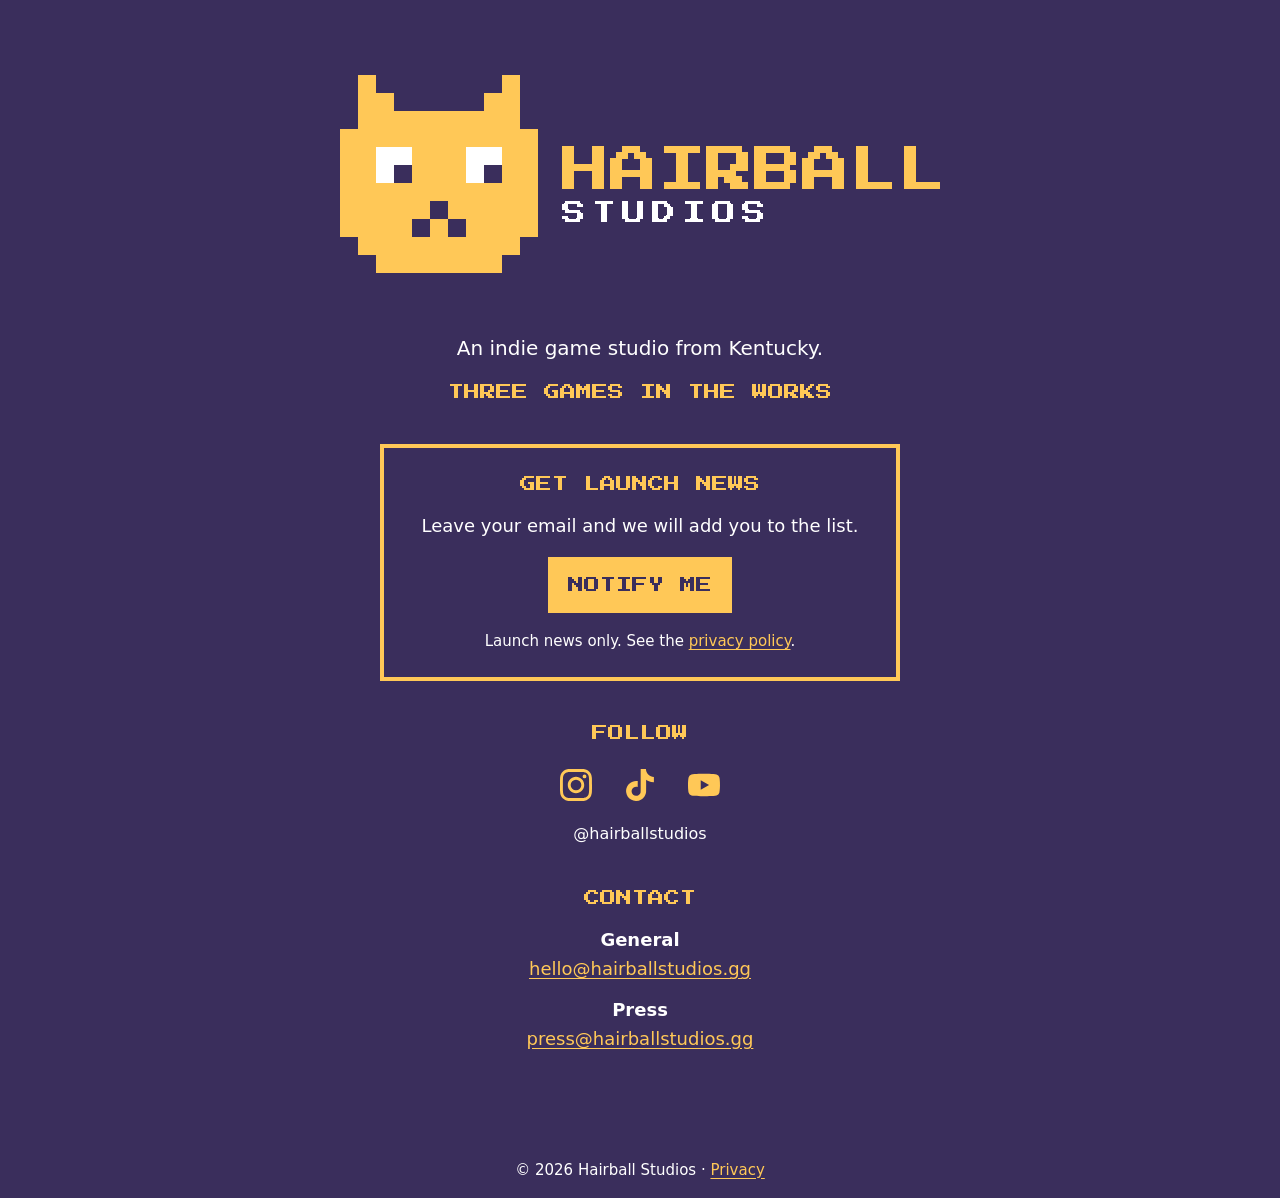
==== index.html @ bb03e597 "Open external links in a new tab Co-Authored-By: Claude Sonnet 5.5 <noreply@anthropic.com>" ====
<!doctype html>
<html lang="en">
<head>
  <meta charset="utf-8">
  <meta name="viewport" content="width=device-width, initial-scale=1">
  <title>Hairball Studios</title>
  <meta name="description" content="Hairball Studios is an indie game studio from Kentucky. Three games in the works.">
  <meta name="theme-color" content="#3A2E5C">
  <link rel="canonical" href="https://hairballstudios.gg/">

  <meta property="og:type" content="website">
  <meta property="og:site_name" content="Hairball Studios">
  <meta property="og:title" content="Hairball Studios">
  <meta property="og:description" content="An indie game studio from Kentucky. Three games in the works.">
  <meta property="og:url" content="https://hairballstudios.gg/">
  <meta property="og:image" content="https://hairballstudios.gg/og-image.png">
  <meta property="og:image:width" content="1200">
  <meta property="og:image:height" content="630">
  <meta property="og:image:alt" content="Hairball Studios logo: a pixel-art cat face giving a side-eye look">
  <meta name="twitter:card" content="summary_large_image">
  <meta name="twitter:image:alt" content="Hairball Studios logo: a pixel-art cat face giving a side-eye look">

  <link rel="icon" href="favicon.ico" sizes="48x48">
  <link rel="icon" type="image/png" sizes="32x32" href="img/favicon-32.png">
  <link rel="icon" type="image/png" sizes="16x16" href="img/favicon-16.png">
  <link rel="apple-touch-icon" href="apple-touch-icon.png">

  <link rel="preload" href="fonts/press-start-2p-latin.woff2" as="font" type="font/woff2" crossorigin>
  <link rel="stylesheet" href="css/style.css">
</head>
<body>
  <main>
    <h1>
      <picture>
        <source media="(min-width: 800px)" srcset="img/horizontal-transparent.svg">
        <img class="logo" src="img/stacked-transparent.svg" alt="Hairball Studios">
      </picture>
    </h1>

    <p class="tagline">An indie game studio from Kentucky.</p>
    <p class="pixel tease">Three games in the works</p>

    <section class="signup" aria-labelledby="signup-heading">
      <h2 id="signup-heading">Get launch news</h2>
      <!-- Signup is a Google Form (link-out, not embedded). Swap for a mailing-list service once the list outgrows manual sending. -->
      <p>Leave your email and we will add you to the list.</p>
      <p><a class="button" href="https://docs.google.com/forms/d/e/1FAIpQLScywKqD0pSSW6m3v3P4wqgR5wKFRZkaywtVCC_cyLeL-HecTg/viewform" target="_blank" rel="noopener">Notify me</a></p>
      <p class="small">Launch news only. See the <a href="privacy.html">privacy policy</a>.</p>
    </section>

    <!-- SOCIAL LINKS: only accounts confirmed live. Add others here as they launch. -->
    <section class="social" aria-labelledby="social-heading">
      <h2 id="social-heading">Follow</h2>
      <!-- Icons: Simple Icons (simpleicons.org), CC0. -->
      <ul>
        <li><a href="https://www.instagram.com/hairballstudios/" target="_blank" rel="me noopener" aria-label="Instagram">
          <svg viewBox="0 0 24 24" width="32" height="32" aria-hidden="true" focusable="false"><path fill="currentColor" d="M7.0301.084c-1.2768.0602-2.1487.264-2.911.5634-.7888.3075-1.4575.72-2.1228 1.3877-.6652.6677-1.075 1.3368-1.3802 2.127-.2954.7638-.4956 1.6365-.552 2.914-.0564 1.2775-.0689 1.6882-.0626 4.947.0062 3.2586.0206 3.6671.0825 4.9473.061 1.2765.264 2.1482.5635 2.9107.308.7889.72 1.4573 1.388 2.1228.6679.6655 1.3365 1.0743 2.1285 1.38.7632.295 1.6361.4961 2.9134.552 1.2773.056 1.6884.069 4.9462.0627 3.2578-.0062 3.668-.0207 4.9478-.0814 1.28-.0607 2.147-.2652 2.9098-.5633.7889-.3086 1.4578-.72 2.1228-1.3881.665-.6682 1.0745-1.3378 1.3795-2.1284.2957-.7632.4966-1.636.552-2.9124.056-1.2809.0692-1.6898.063-4.948-.0063-3.2583-.021-3.6668-.0817-4.9465-.0607-1.2797-.264-2.1487-.5633-2.9117-.3084-.7889-.72-1.4568-1.3876-2.1228C21.2982 1.33 20.628.9208 19.8378.6165 19.074.321 18.2017.1197 16.9244.0645 15.6471.0093 15.236-.005 11.977.0014 8.718.0076 8.31.0215 7.0301.0839m.1402 21.6932c-1.17-.0509-1.8053-.2453-2.2287-.408-.5606-.216-.96-.4771-1.3819-.895-.422-.4178-.6811-.8186-.9-1.378-.1644-.4234-.3624-1.058-.4171-2.228-.0595-1.2645-.072-1.6442-.079-4.848-.007-3.2037.0053-3.583.0607-4.848.05-1.169.2456-1.805.408-2.2282.216-.5613.4762-.96.895-1.3816.4188-.4217.8184-.6814 1.3783-.9003.423-.1651 1.0575-.3614 2.227-.4171 1.2655-.06 1.6447-.072 4.848-.079 3.2033-.007 3.5835.005 4.8495.0608 1.169.0508 1.8053.2445 2.228.408.5608.216.96.4754 1.3816.895.4217.4194.6816.8176.9005 1.3787.1653.4217.3617 1.056.4169 2.2263.0602 1.2655.0739 1.645.0796 4.848.0058 3.203-.0055 3.5834-.061 4.848-.051 1.17-.245 1.8055-.408 2.2294-.216.5604-.4763.96-.8954 1.3814-.419.4215-.8181.6811-1.3783.9-.4224.1649-1.0577.3617-2.2262.4174-1.2656.0595-1.6448.072-4.8493.079-3.2045.007-3.5825-.006-4.848-.0608M16.953 5.5864A1.44 1.44 0 1 0 18.39 4.144a1.44 1.44 0 0 0-1.437 1.4424M5.8385 12.012c.0067 3.4032 2.7706 6.1557 6.173 6.1493 3.4026-.0065 6.157-2.7701 6.1506-6.1733-.0065-3.4032-2.771-6.1565-6.174-6.1498-3.403.0067-6.156 2.771-6.1496 6.1738M8 12.0077a4 4 0 1 1 4.008 3.9921A3.9996 3.9996 0 0 1 8 12.0077"/></svg>
        </a></li>
        <li><a href="https://www.tiktok.com/@hairballstudios" target="_blank" rel="me noopener" aria-label="TikTok">
          <svg viewBox="0 0 24 24" width="32" height="32" aria-hidden="true" focusable="false"><path fill="currentColor" d="M12.525.02c1.31-.02 2.61-.01 3.91-.02.08 1.53.63 3.09 1.75 4.17 1.12 1.11 2.7 1.62 4.24 1.79v4.03c-1.44-.05-2.89-.35-4.2-.97-.57-.26-1.1-.59-1.62-.93-.01 2.92.01 5.84-.02 8.75-.08 1.4-.54 2.79-1.35 3.94-1.31 1.92-3.58 3.17-5.91 3.21-1.43.08-2.86-.31-4.08-1.03-2.02-1.19-3.44-3.37-3.65-5.71-.02-.5-.03-1-.01-1.49.18-1.9 1.12-3.72 2.58-4.96 1.66-1.44 3.98-2.13 6.15-1.72.02 1.48-.04 2.96-.04 4.44-.99-.32-2.15-.23-3.02.37-.63.41-1.11 1.04-1.36 1.75-.21.51-.15 1.07-.14 1.61.24 1.64 1.82 3.02 3.5 2.87 1.12-.01 2.19-.66 2.77-1.61.19-.33.4-.67.41-1.06.1-1.79.06-3.57.07-5.36.01-4.03-.01-8.05.02-12.07z"/></svg>
        </a></li>
        <li><a href="https://www.youtube.com/@hairballstudios" target="_blank" rel="me noopener" aria-label="YouTube">
          <svg viewBox="0 0 24 24" width="32" height="32" aria-hidden="true" focusable="false"><path fill="currentColor" d="M23.498 6.186a3.016 3.016 0 0 0-2.122-2.136C19.505 3.545 12 3.545 12 3.545s-7.505 0-9.377.505A3.017 3.017 0 0 0 .502 6.186C0 8.07 0 12 0 12s0 3.93.502 5.814a3.016 3.016 0 0 0 2.122 2.136c1.871.505 9.376.505 9.376.505s7.505 0 9.377-.505a3.015 3.015 0 0 0 2.122-2.136C24 15.93 24 12 24 12s0-3.93-.502-5.814zM9.545 15.568V8.432L15.818 12l-6.273 3.568z"/></svg>
        </a></li>
      </ul>
      <p class="handle">@hairballstudios</p>
    </section>

    <section class="contact" aria-labelledby="contact-heading">
      <h2 id="contact-heading">Contact</h2>
      <dl>
        <dt>General</dt>
        <dd><a href="mailto:hello@hairballstudios.gg">hello@hairballstudios.gg</a></dd>
        <dt>Press</dt>
        <dd><a href="mailto:press@hairballstudios.gg">press@hairballstudios.gg</a></dd>
      </dl>
    </section>
  </main>

  <footer>
    <p>&copy; 2026 Hairball Studios &middot; <a href="privacy.html">Privacy</a></p>
  </footer>
</body>
</html>
---- css/style.css ----
@font-face {
  font-family: "Press Start 2P";
  font-style: normal;
  font-weight: 400;
  font-display: swap;
  src: url("../fonts/press-start-2p-latin.woff2") format("woff2");
}

:root {
  --purple: #3A2E5C;
  --gold: #FFC857;
  --white: #FFFFFF;
  --pixel: "Press Start 2P", ui-monospace, Menlo, Consolas, monospace;
  --body: system-ui, -apple-system, "Segoe UI", Roboto, "Helvetica Neue", Arial, sans-serif;
}

* { box-sizing: border-box; }

html { -webkit-text-size-adjust: 100%; }

body {
  margin: 0;
  min-height: 100vh;
  min-height: 100svh;
  display: flex;
  flex-direction: column;
  align-items: center;
  background: var(--purple);
  color: var(--white);
  font-family: var(--body);
  font-size: 18px;
  line-height: 1.6;
}

main {
  flex: 1;
  width: 100%;
  max-width: 752px;
  padding: 24px 16px 48px;
  text-align: center;
}

a { color: var(--gold); text-underline-offset: 3px; }
a:hover { color: var(--white); }
a:focus-visible, input:focus-visible, button:focus-visible {
  outline: 3px solid var(--white);
  outline-offset: 3px;
}

/* Press Start 2P sits on an 8px grid: keep it at 8px multiples, short headings only. */
h2, .pixel {
  font-family: var(--pixel);
  font-weight: 400;
  font-size: 16px;
  line-height: 1.5;
  letter-spacing: 0;
  color: var(--gold);
  text-transform: uppercase;
}

h1 { margin: 0; line-height: 0; }
h2 { margin: 0 0 16px; }
p { margin: 0 0 16px; text-wrap: balance; }

/* Logo: SVG pixel art, shown only at 0.5x and 1x of its native size so the grid stays even. */
.logo { display: block; margin: 0 auto; width: 240px; height: 240px; }
@media (min-width: 520px) and (min-height: 700px) { .logo { width: 480px; height: 480px; } }
@media (min-width: 800px) { .logo { width: 720px; height: 300px; } }
@media (min-width: 800px) and (max-height: 499px) { .logo { width: 360px; height: 150px; } }

.tagline { font-size: 20px; margin: 8px 0 16px; }
.tease { margin: 0 0 40px; }

section { margin: 0 auto 40px; max-width: 520px; }

.signup {
  border: 4px solid var(--gold);
  padding: 24px 16px;
}
.signup .button {
  display: inline-block;
  padding: 12px 16px;
  border: 4px solid var(--gold);
  background: var(--gold);
  color: var(--purple);
  font-family: var(--pixel);
  font-size: 16px;
  line-height: 1.5;
  text-decoration: none;
  text-transform: uppercase;
}
.signup .button:hover { background: var(--white); border-color: var(--white); color: var(--purple); }
.signup .small { font-size: 15px; margin: 16px 0 0; overflow-wrap: anywhere; }

.contact dl { margin: 0; }
.contact dt { font-weight: 700; }
.contact dd { margin: 0 0 12px; overflow-wrap: anywhere; }

.social ul { list-style: none; margin: 0; padding: 0; display: flex; flex-wrap: wrap; justify-content: center; gap: 8px 16px; }
.social a { display: flex; align-items: center; justify-content: center; width: 48px; height: 48px; }
.social svg { display: block; }
.social .handle { margin: 12px 0 0; font-size: 16px; }

footer {
  width: 100%;
  padding: 16px;
  text-align: center;
  font-size: 15px;
}
footer p { margin: 0; }

/* Privacy page */
.doc { text-align: left; max-width: 640px; }
.doc .home { display: inline-block; margin-bottom: 24px; }
.doc h1 {
  font-family: var(--pixel);
  font-weight: 400;
  font-size: 24px;
  line-height: 1.5;
  color: var(--gold);
  text-transform: uppercase;
  margin: 0 0 16px;
}
.doc h2 { margin-top: 40px; }
.doc ul { padding-left: 24px; margin: 0 0 16px; }

/* 404 page */
.notfound { padding-top: 96px; }
.notfound h1 {
  font-family: var(--pixel);
  font-weight: 400;
  font-size: 24px;
  line-height: 1.5;
  color: var(--gold);
  text-transform: uppercase;
  margin: 0 0 16px;
}

/* Links page (QR landing from business cards) */
.links .logo { width: 240px; height: 240px; }
.links .tagline { margin: 8px 0 24px; }
.link-list { list-style: none; margin: 0 auto; padding: 0; max-width: 360px; display: flex; flex-direction: column; gap: 16px; }
.link-list a {
  display: flex;
  align-items: center;
  justify-content: flex-start;
  gap: 12px;
  min-height: 56px;
  padding: 12px 16px;
  border: 4px solid var(--gold);
  text-decoration: none;
  overflow-wrap: anywhere;
}
.link-list .button {
  justify-content: center;
  background: var(--gold);
  color: var(--purple);
  font-family: var(--pixel);
  font-size: 16px;
  line-height: 1.5;
  text-transform: uppercase;
}
.link-list .button:hover { background: var(--white); border-color: var(--white); color: var(--purple); }
.link-list .link:hover { border-color: var(--white); }
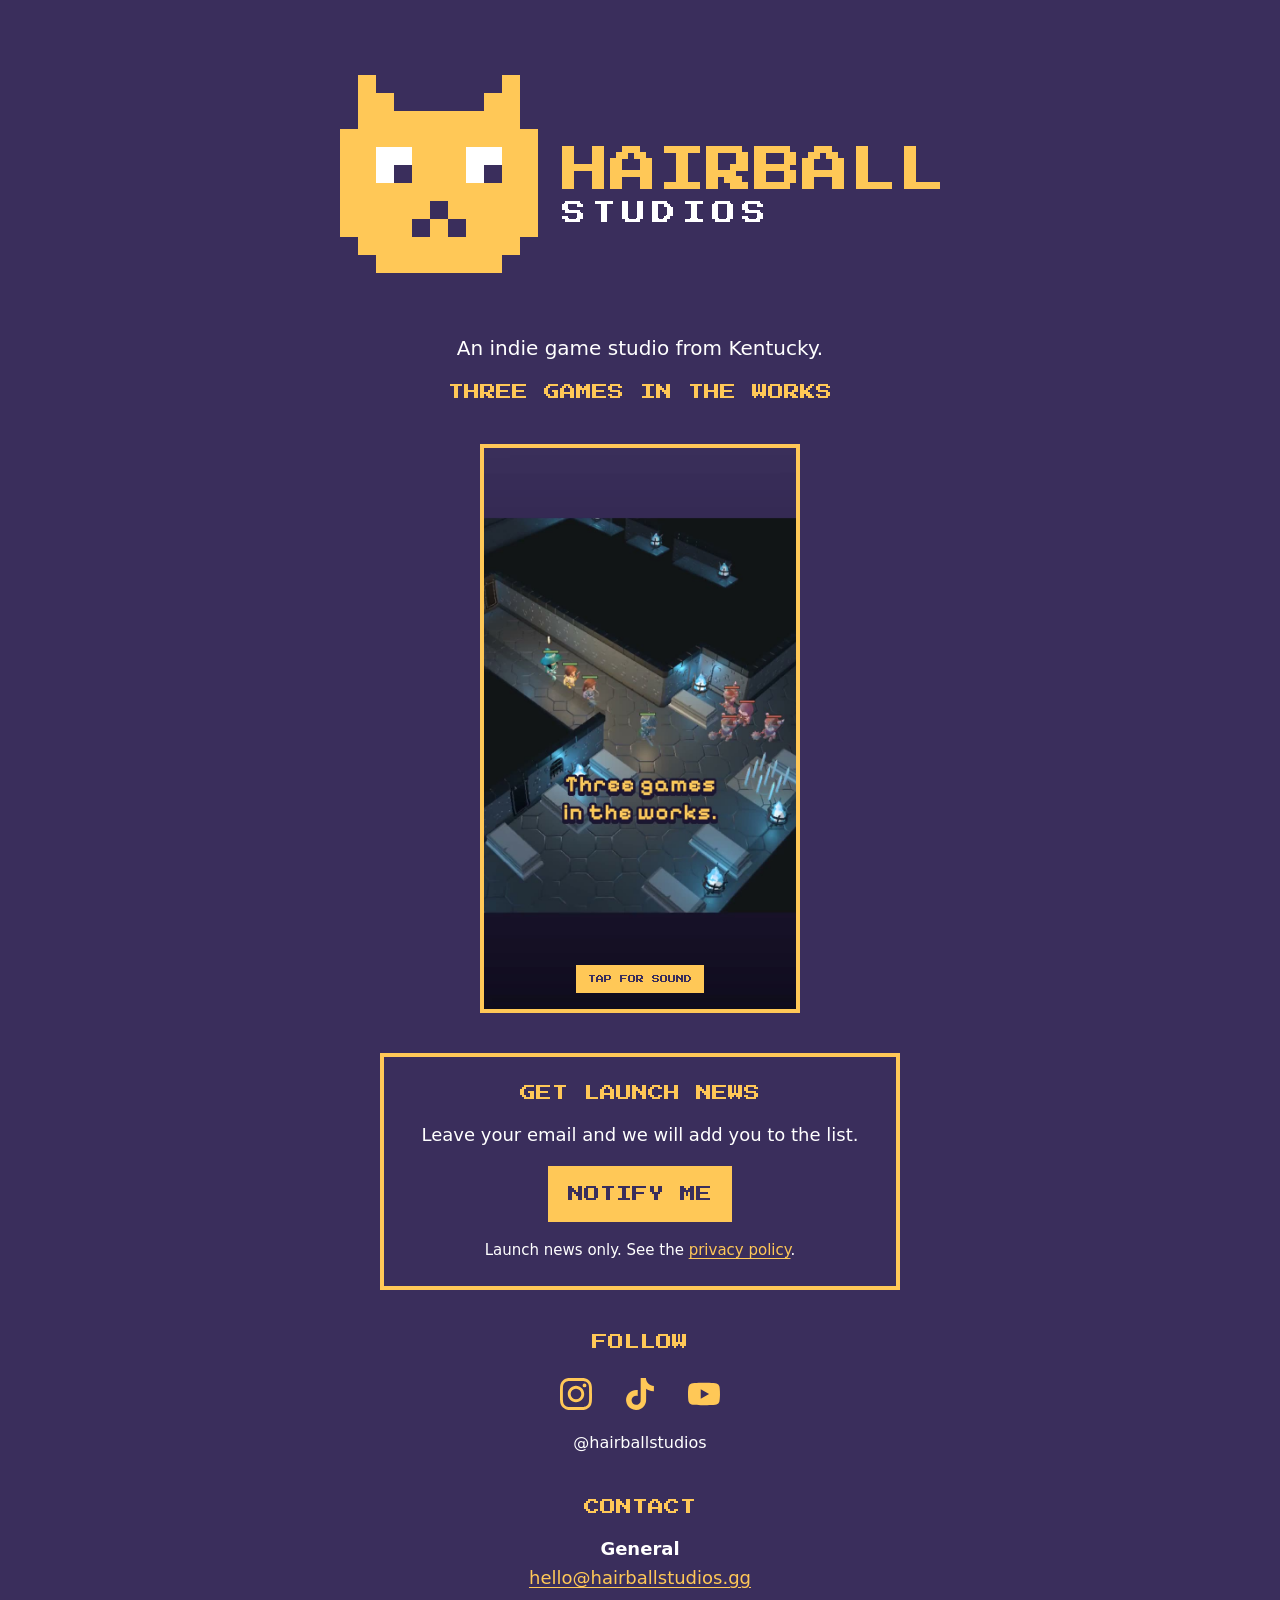
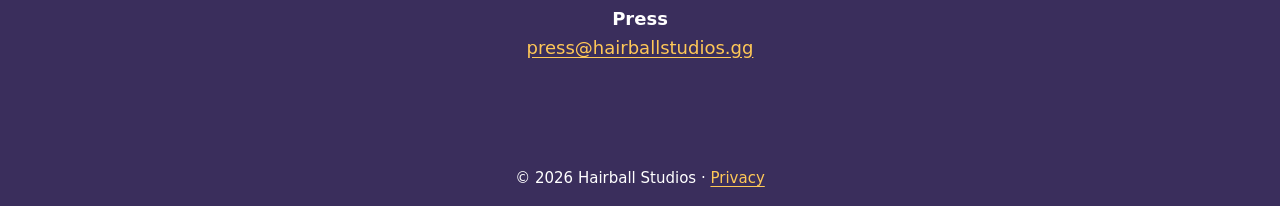
==== commit 2871bb53: "Add silent-loop reel to home page; tap for sound restarts with audio Co-Authored-By: Claude Sonnet 5" ====
--- a/index.html
+++ b/index.html
@@ -40,6 +40,14 @@
     <p class="tagline">An indie game studio from Kentucky.</p>
     <p class="pixel tease">Three games in the works</p>
 
+    <section class="reel" aria-label="Studio reel">
+      <div class="reel-frame">
+        <video id="reel" src="video/hairball-reel.mp4" poster="video/hairball-reel-poster.jpg" width="720" height="1280" autoplay muted loop playsinline controls preload="auto" aria-label="Hairball Studios reel: a first look at three games"></video>
+        <button class="reel-sound" type="button" aria-label="Play the reel from the start with sound" hidden><span>Tap for sound</span></button>
+      </div>
+      <noscript><p class="small"><a href="video/hairball-reel.mp4">Watch the reel</a></p></noscript>
+    </section>
+
     <section class="signup" aria-labelledby="signup-heading">
       <h2 id="signup-heading">Get launch news</h2>
       <!-- Signup is a Google Form (link-out, not embedded). Swap for a mailing-list service once the list outgrows manual sending. -->
@@ -80,5 +88,6 @@
   <footer>
     <p>&copy; 2026 Hairball Studios &middot; <a href="privacy.html">Privacy</a></p>
   </footer>
+  <script src="js/reel.js" defer></script>
 </body>
 </html>
--- a/css/style.css
+++ b/css/style.css
@@ -72,6 +72,38 @@
 .tease { margin: 0 0 40px; }
 
 section { margin: 0 auto 40px; max-width: 520px; }
+
+.reel-frame {
+  position: relative;
+  width: min(320px, 100%, calc(70svh * 9 / 16));
+  margin: 0 auto;
+  aspect-ratio: 9 / 16;
+  border: 4px solid var(--gold);
+  background: #000;
+}
+.reel-frame video { display: block; width: 100%; height: 100%; object-fit: cover; }
+.reel-sound {
+  position: absolute;
+  inset: 0;
+  display: flex;
+  align-items: flex-end;
+  justify-content: center;
+  padding: 0 8px 16px;
+  border: 0;
+  background: transparent;
+  cursor: pointer;
+}
+.reel-sound[hidden] { display: none; }
+.reel-sound span {
+  padding: 8px 12px;
+  background: var(--gold);
+  color: var(--purple);
+  font-family: var(--pixel);
+  font-size: 8px;
+  line-height: 1.5;
+  text-transform: uppercase;
+}
+.reel-sound:hover span { background: var(--white); }
 
 .signup {
   border: 4px solid var(--gold);
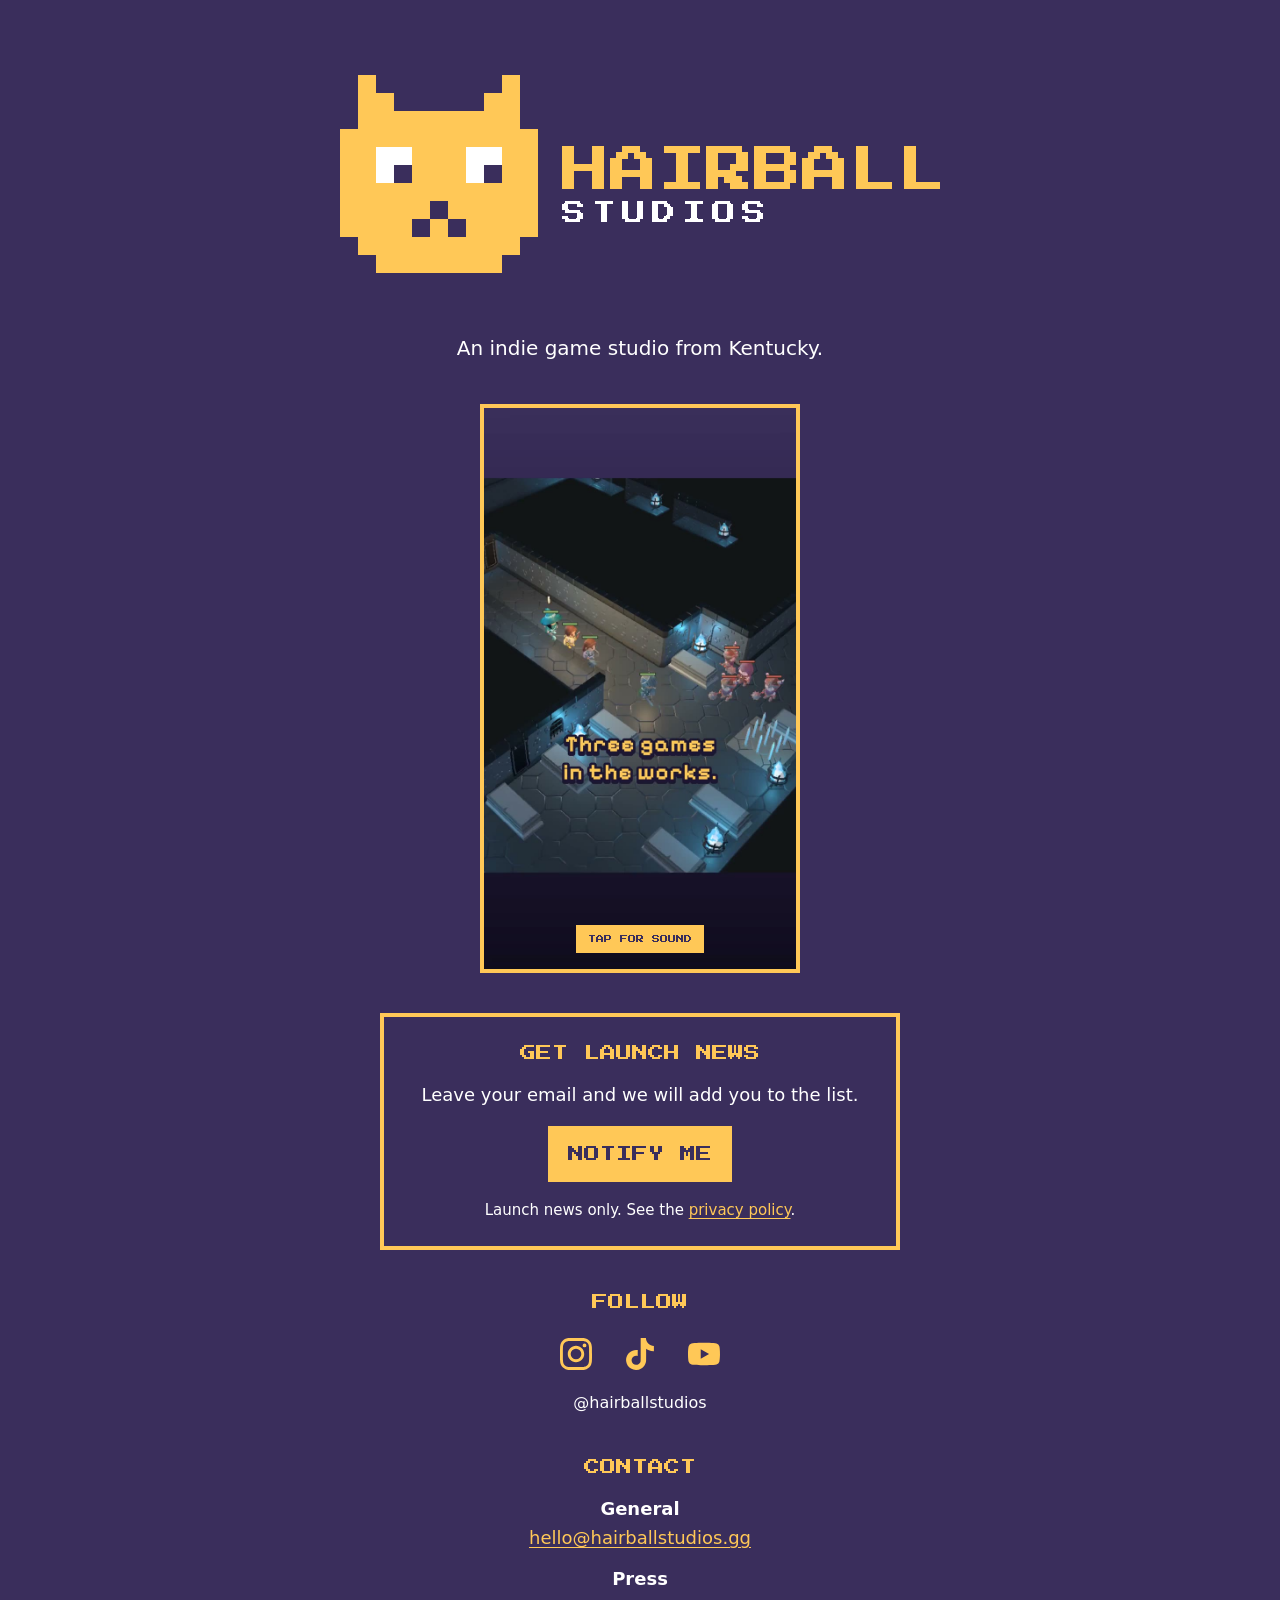
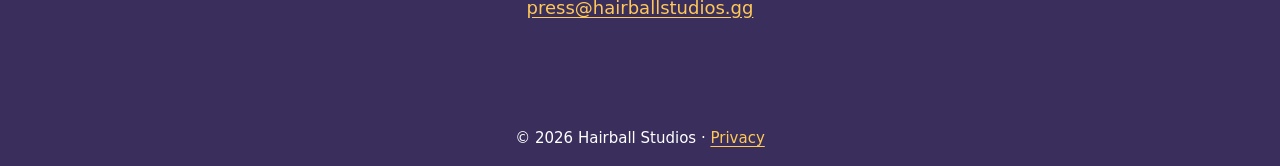
==== commit 96189f04: "Drop the repeated 'Three games in the works' line above the reel Co-Authored-By: Claude Sonnet 5.5 <" ====
--- a/index.html
+++ b/index.html
@@ -38,7 +38,6 @@
     </h1>
 
     <p class="tagline">An indie game studio from Kentucky.</p>
-    <p class="pixel tease">Three games in the works</p>
 
     <section class="reel" aria-label="Studio reel">
       <div class="reel-frame">
--- a/css/style.css
+++ b/css/style.css
@@ -68,8 +68,7 @@
 @media (min-width: 800px) { .logo { width: 720px; height: 300px; } }
 @media (min-width: 800px) and (max-height: 499px) { .logo { width: 360px; height: 150px; } }
 
-.tagline { font-size: 20px; margin: 8px 0 16px; }
-.tease { margin: 0 0 40px; }
+.tagline { font-size: 20px; margin: 8px 0 40px; }
 
 section { margin: 0 auto 40px; max-width: 520px; }
 
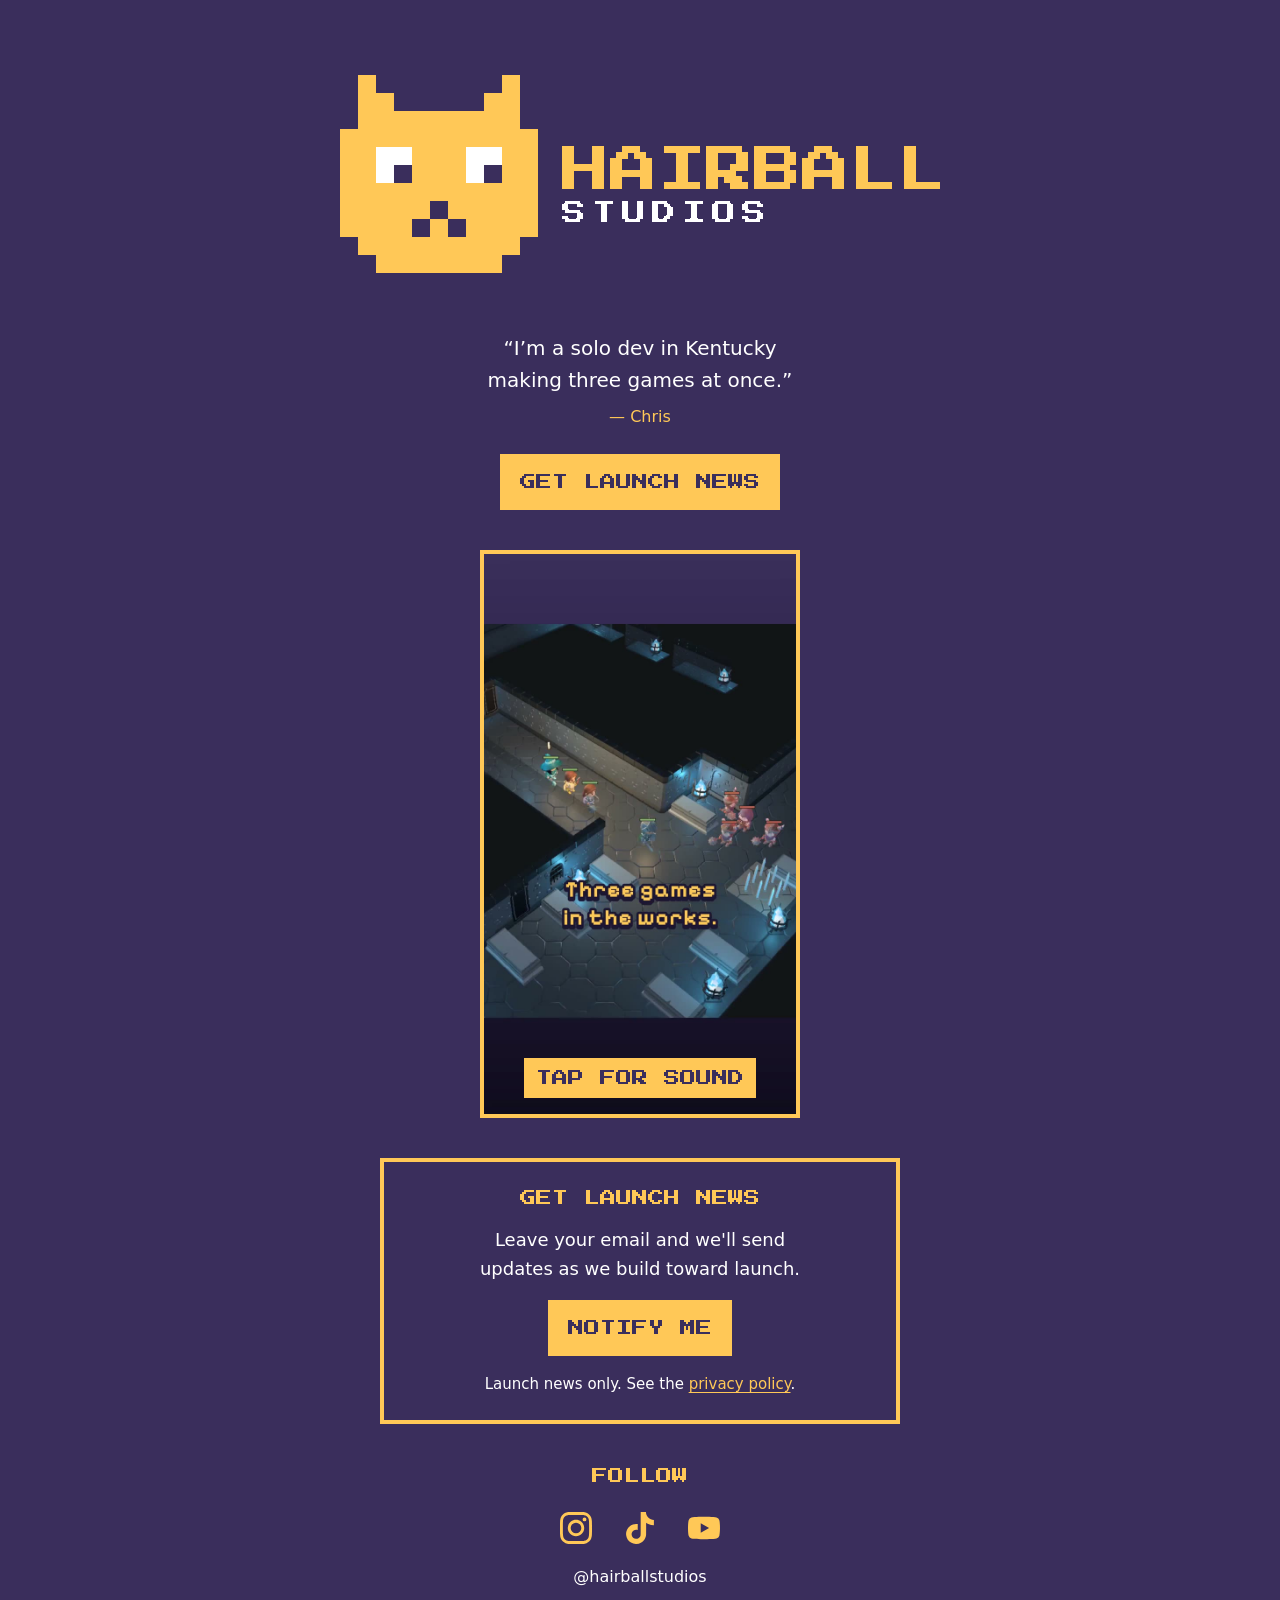
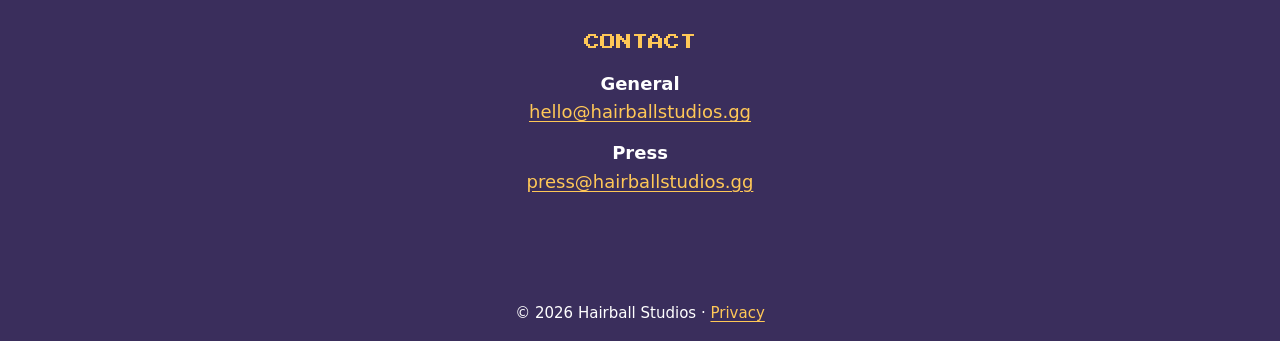
==== commit 4ee38b80: "Signed solo-dev quote as tagline, top signup button, softer signup copy, bigger sound label, tap to " ====
--- a/index.html
+++ b/index.html
@@ -37,7 +37,12 @@
       </picture>
     </h1>
 
-    <p class="tagline">An indie game studio from Kentucky.</p>
+    <figure class="tagline">
+      <blockquote><p>&ldquo;I&rsquo;m a solo dev in Kentucky making three games at once.&rdquo;</p></blockquote>
+      <figcaption>&mdash; Chris</figcaption>
+    </figure>
+
+    <p class="cta"><a class="button" href="https://docs.google.com/forms/d/e/1FAIpQLScywKqD0pSSW6m3v3P4wqgR5wKFRZkaywtVCC_cyLeL-HecTg/viewform" target="_blank" rel="noopener">Get launch news</a></p>
 
     <section class="reel" aria-label="Studio reel">
       <div class="reel-frame">
@@ -50,7 +55,7 @@
     <section class="signup" aria-labelledby="signup-heading">
       <h2 id="signup-heading">Get launch news</h2>
       <!-- Signup is a Google Form (link-out, not embedded). Swap for a mailing-list service once the list outgrows manual sending. -->
-      <p>Leave your email and we will add you to the list.</p>
+      <p>Leave your email and we'll send updates as we build toward launch.</p>
       <p><a class="button" href="https://docs.google.com/forms/d/e/1FAIpQLScywKqD0pSSW6m3v3P4wqgR5wKFRZkaywtVCC_cyLeL-HecTg/viewform" target="_blank" rel="noopener">Notify me</a></p>
       <p class="small">Launch news only. See the <a href="privacy.html">privacy policy</a>.</p>
     </section>
--- a/css/style.css
+++ b/css/style.css
@@ -68,7 +68,12 @@
 @media (min-width: 800px) { .logo { width: 720px; height: 300px; } }
 @media (min-width: 800px) and (max-height: 499px) { .logo { width: 360px; height: 150px; } }
 
-.tagline { font-size: 20px; margin: 8px 0 40px; }
+.tagline { font-size: 20px; margin: 8px 0 24px; }
+figure.tagline { margin: 8px auto 24px; max-width: 520px; }
+.tagline blockquote { margin: 0; }
+.tagline blockquote p { margin: 0 0 8px; }
+.tagline figcaption { font-size: 16px; color: var(--gold); }
+.cta { margin: 0 0 40px; }
 
 section { margin: 0 auto 40px; max-width: 520px; }
 
@@ -98,7 +103,7 @@
   background: var(--gold);
   color: var(--purple);
   font-family: var(--pixel);
-  font-size: 8px;
+  font-size: 16px;
   line-height: 1.5;
   text-transform: uppercase;
 }
@@ -108,7 +113,7 @@
   border: 4px solid var(--gold);
   padding: 24px 16px;
 }
-.signup .button {
+.signup .button, .cta .button {
   display: inline-block;
   padding: 12px 16px;
   border: 4px solid var(--gold);
@@ -120,7 +125,7 @@
   text-decoration: none;
   text-transform: uppercase;
 }
-.signup .button:hover { background: var(--white); border-color: var(--white); color: var(--purple); }
+.signup .button:hover, .cta .button:hover { background: var(--white); border-color: var(--white); color: var(--purple); }
 .signup .small { font-size: 15px; margin: 16px 0 0; overflow-wrap: anywhere; }
 
 .contact dl { margin: 0; }
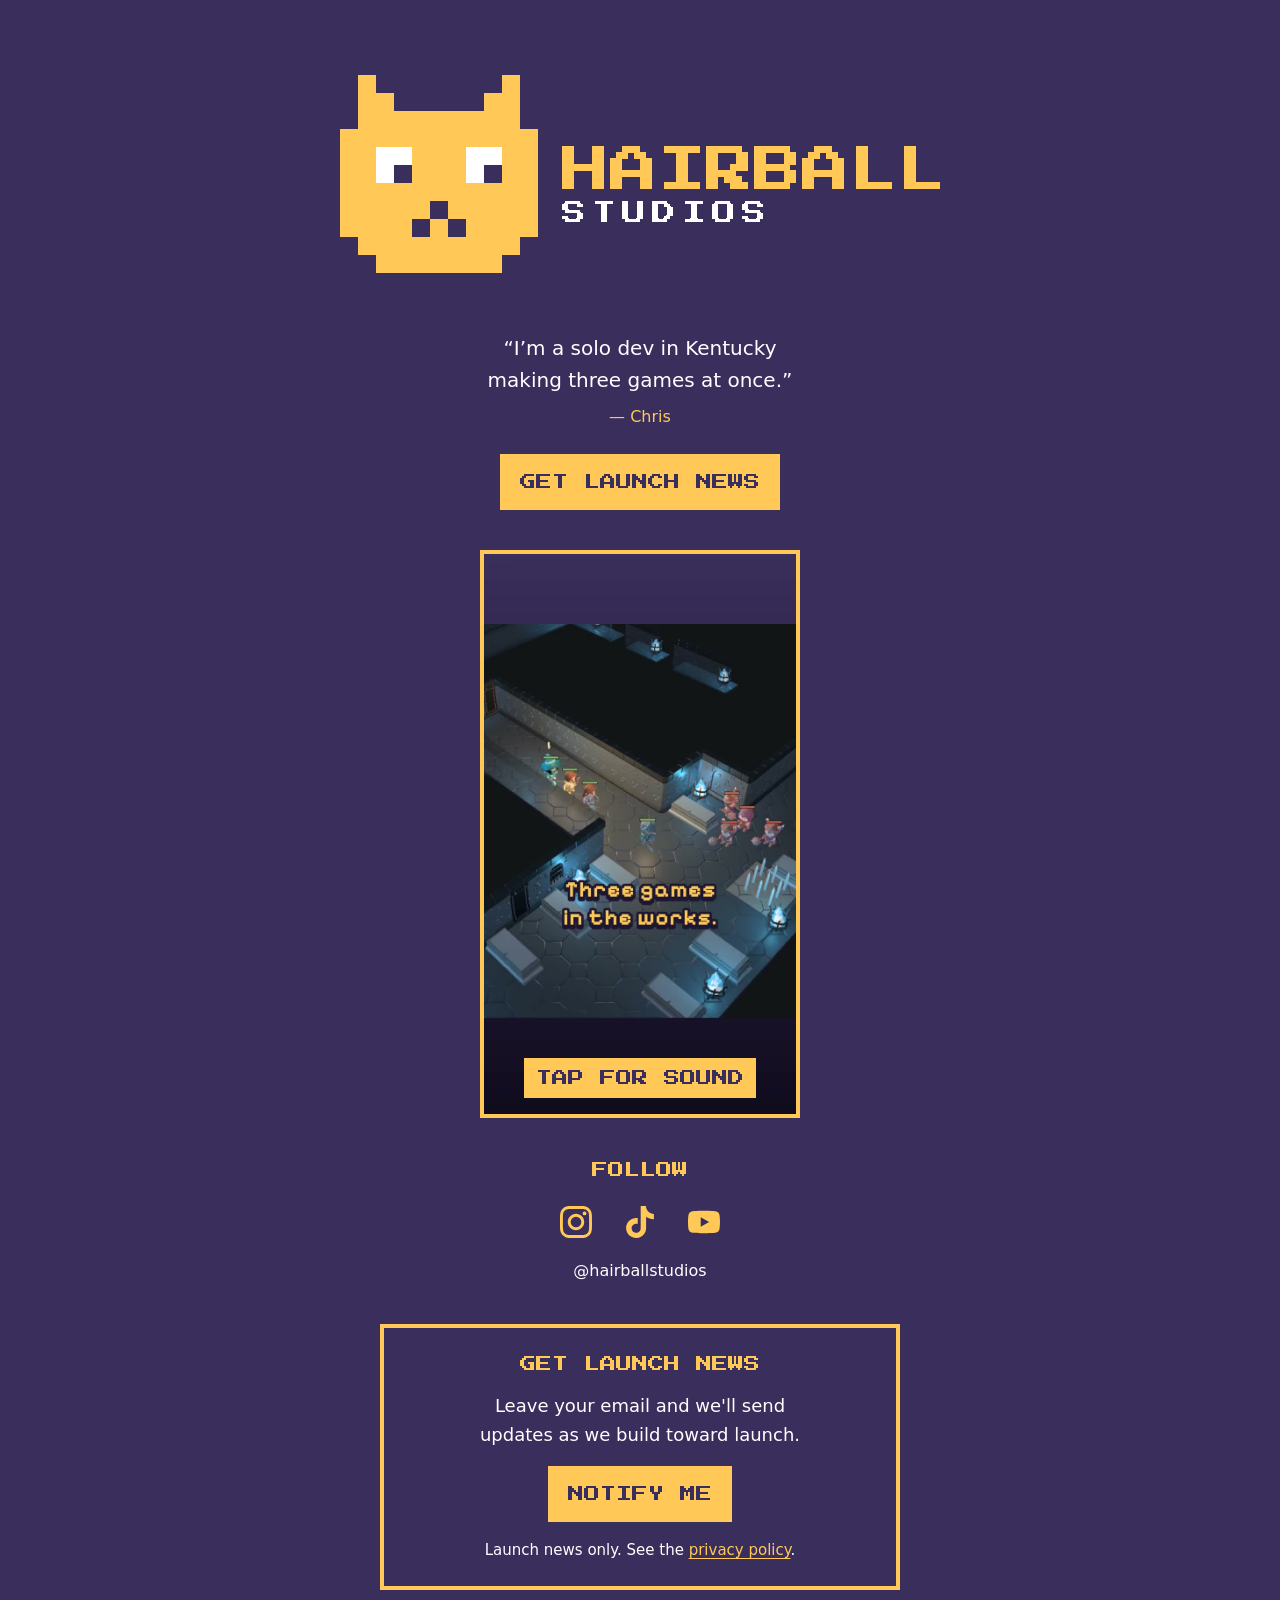
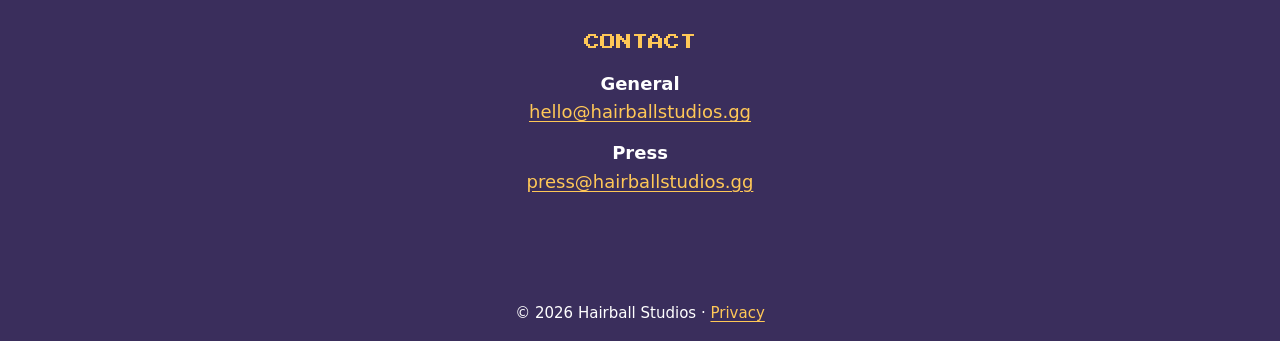
==== commit 82ee26da: "Move Follow section above the signup box Co-Authored-By: Claude Sonnet 5.5 <noreply@anthropic.com>" ====
--- a/index.html
+++ b/index.html
@@ -52,14 +52,6 @@
       <noscript><p class="small"><a href="video/hairball-reel.mp4">Watch the reel</a></p></noscript>
     </section>
 
-    <section class="signup" aria-labelledby="signup-heading">
-      <h2 id="signup-heading">Get launch news</h2>
-      <!-- Signup is a Google Form (link-out, not embedded). Swap for a mailing-list service once the list outgrows manual sending. -->
-      <p>Leave your email and we'll send updates as we build toward launch.</p>
-      <p><a class="button" href="https://docs.google.com/forms/d/e/1FAIpQLScywKqD0pSSW6m3v3P4wqgR5wKFRZkaywtVCC_cyLeL-HecTg/viewform" target="_blank" rel="noopener">Notify me</a></p>
-      <p class="small">Launch news only. See the <a href="privacy.html">privacy policy</a>.</p>
-    </section>
-
     <!-- SOCIAL LINKS: only accounts confirmed live. Add others here as they launch. -->
     <section class="social" aria-labelledby="social-heading">
       <h2 id="social-heading">Follow</h2>
@@ -76,6 +68,14 @@
         </a></li>
       </ul>
       <p class="handle">@hairballstudios</p>
+    </section>
+
+    <section class="signup" aria-labelledby="signup-heading">
+      <h2 id="signup-heading">Get launch news</h2>
+      <!-- Signup is a Google Form (link-out, not embedded). Swap for a mailing-list service once the list outgrows manual sending. -->
+      <p>Leave your email and we'll send updates as we build toward launch.</p>
+      <p><a class="button" href="https://docs.google.com/forms/d/e/1FAIpQLScywKqD0pSSW6m3v3P4wqgR5wKFRZkaywtVCC_cyLeL-HecTg/viewform" target="_blank" rel="noopener">Notify me</a></p>
+      <p class="small">Launch news only. See the <a href="privacy.html">privacy policy</a>.</p>
     </section>
 
     <section class="contact" aria-labelledby="contact-heading">
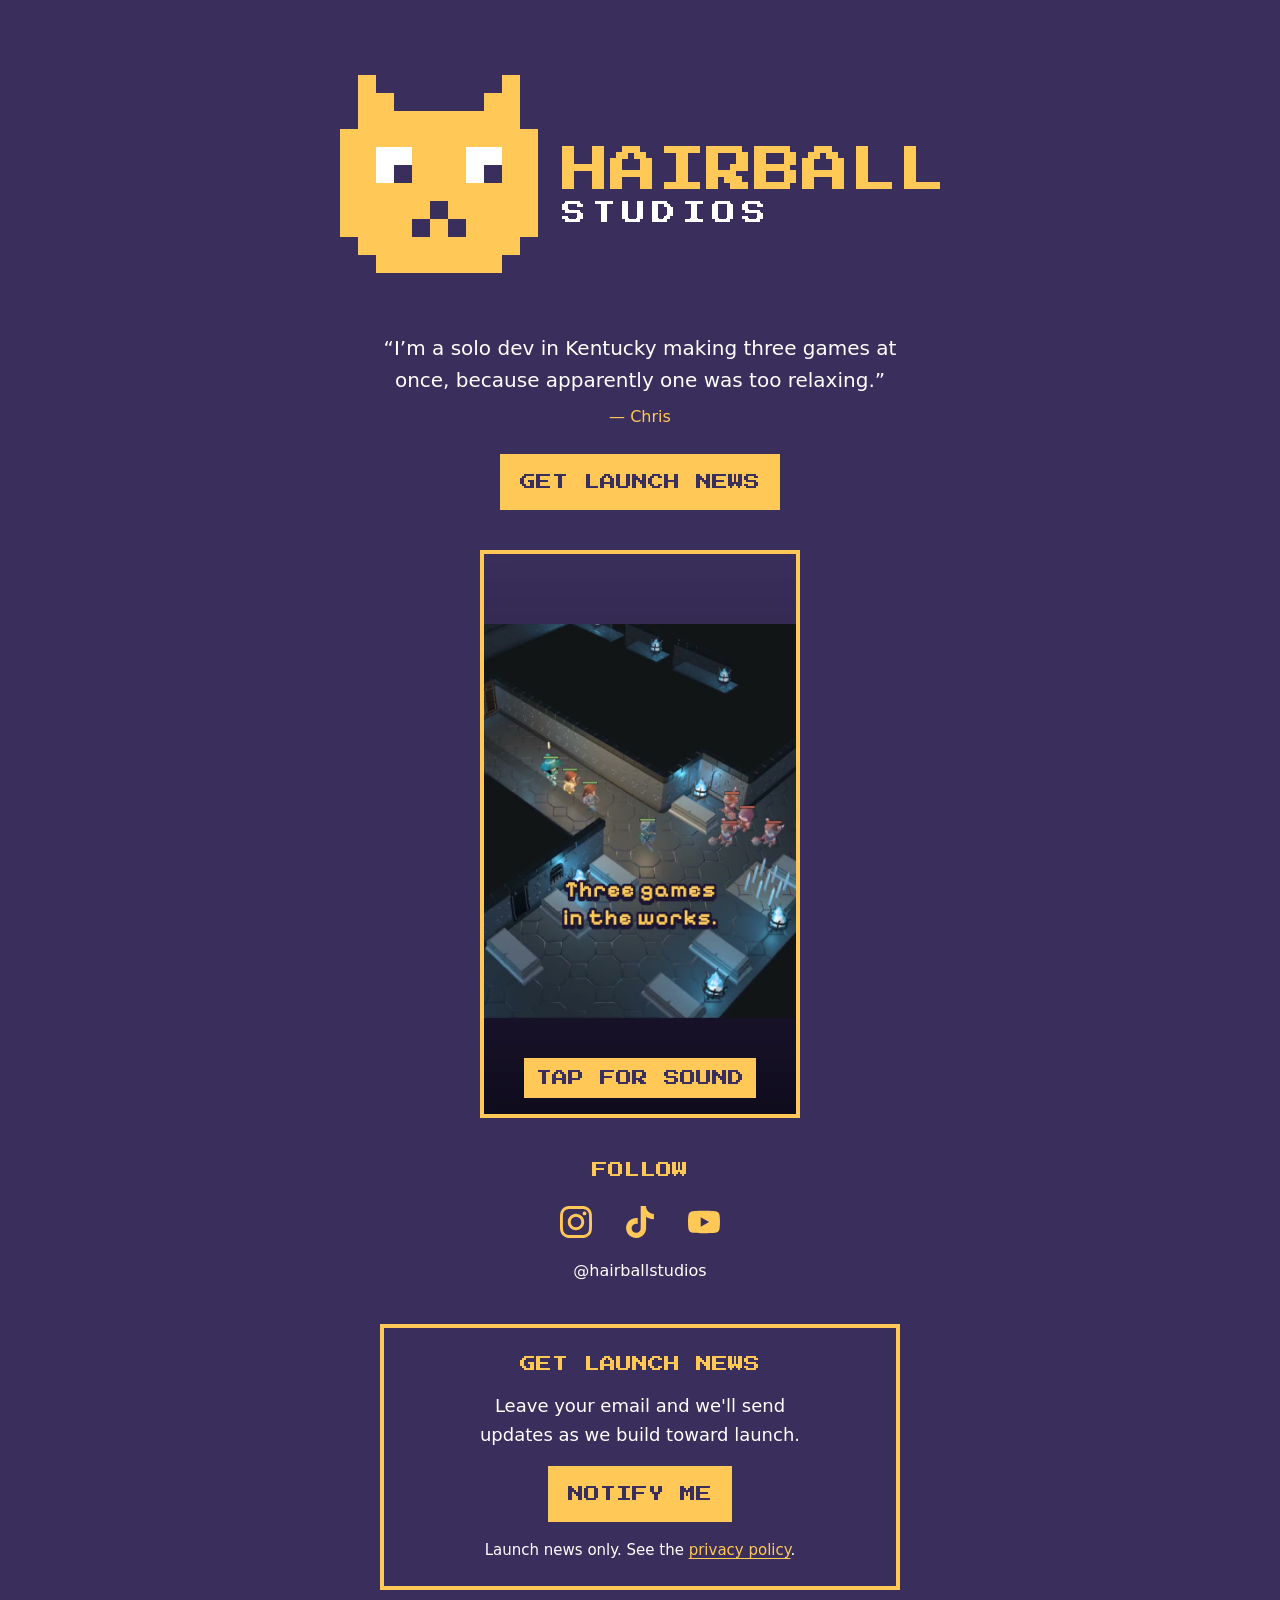
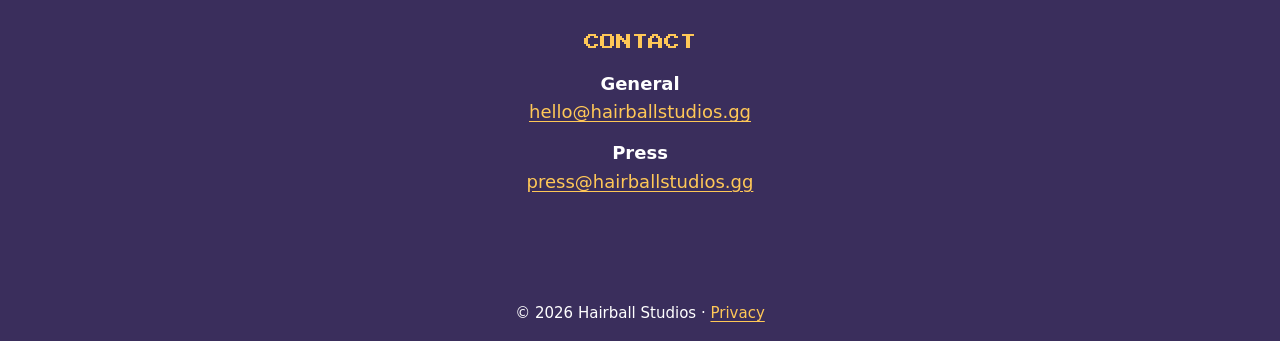
==== commit 078fe71b: "Liven up homepage tagline quote Co-Authored-By: Claude Sonnet 5.5 <noreply@anthropic.com>" ====
--- a/index.html
+++ b/index.html
@@ -38,7 +38,7 @@
     </h1>
 
     <figure class="tagline">
-      <blockquote><p>&ldquo;I&rsquo;m a solo dev in Kentucky making three games at once.&rdquo;</p></blockquote>
+      <blockquote><p>&ldquo;I&rsquo;m a solo dev in Kentucky making three games at once, because apparently one was too relaxing.&rdquo;</p></blockquote>
       <figcaption>&mdash; Chris</figcaption>
     </figure>
 
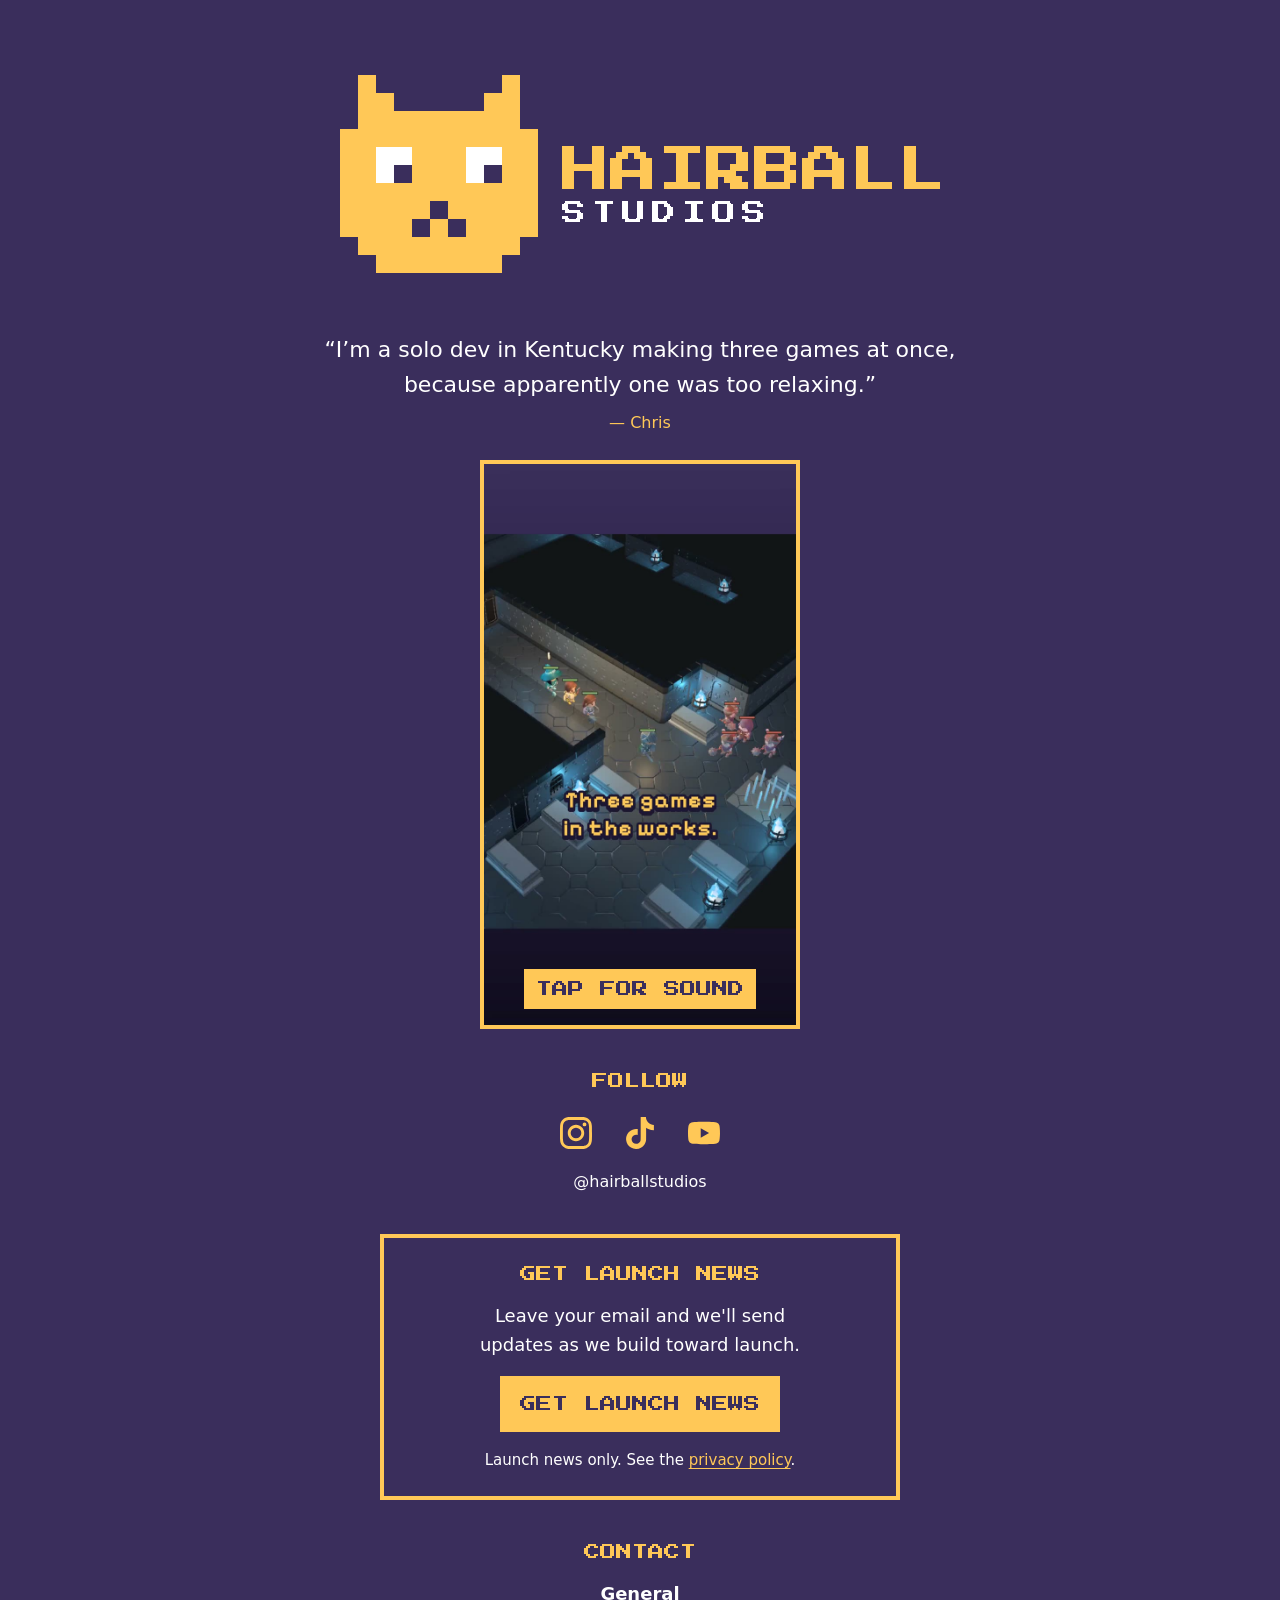
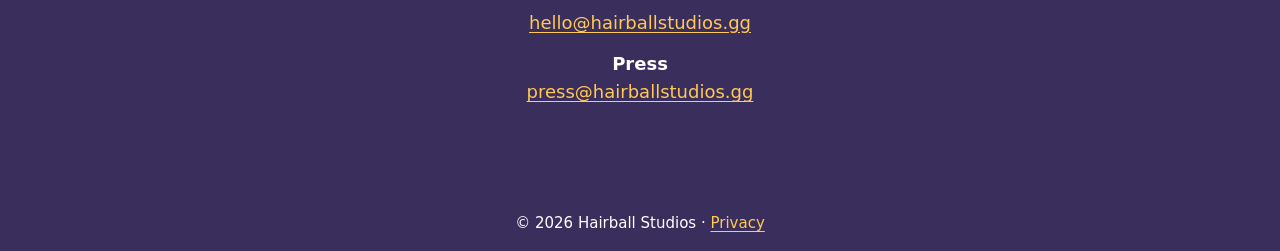
==== commit 56f7743e: "Control tagline line breaks, add quote to /links, drop top CTA, unify signup button label Co-Authore" ====
--- a/index.html
+++ b/index.html
@@ -38,11 +38,9 @@
     </h1>
 
     <figure class="tagline">
-      <blockquote><p>&ldquo;I&rsquo;m a solo dev in Kentucky making three games at once, because apparently one was too relaxing.&rdquo;</p></blockquote>
+      <blockquote><p><span class="beat">&ldquo;I&rsquo;m a solo dev in Kentucky making three games at once,</span> <span class="beat">because apparently one was too relaxing.&rdquo;</span></p></blockquote>
       <figcaption>&mdash; Chris</figcaption>
     </figure>
-
-    <p class="cta"><a class="button" href="https://docs.google.com/forms/d/e/1FAIpQLScywKqD0pSSW6m3v3P4wqgR5wKFRZkaywtVCC_cyLeL-HecTg/viewform" target="_blank" rel="noopener">Get launch news</a></p>
 
     <section class="reel" aria-label="Studio reel">
       <div class="reel-frame">
@@ -74,7 +72,7 @@
       <h2 id="signup-heading">Get launch news</h2>
       <!-- Signup is a Google Form (link-out, not embedded). Swap for a mailing-list service once the list outgrows manual sending. -->
       <p>Leave your email and we'll send updates as we build toward launch.</p>
-      <p><a class="button" href="https://docs.google.com/forms/d/e/1FAIpQLScywKqD0pSSW6m3v3P4wqgR5wKFRZkaywtVCC_cyLeL-HecTg/viewform" target="_blank" rel="noopener">Notify me</a></p>
+      <p><a class="button" href="https://docs.google.com/forms/d/e/1FAIpQLScywKqD0pSSW6m3v3P4wqgR5wKFRZkaywtVCC_cyLeL-HecTg/viewform" target="_blank" rel="noopener">Get launch news</a></p>
       <p class="small">Launch news only. See the <a href="privacy.html">privacy policy</a>.</p>
     </section>
 
--- a/css/style.css
+++ b/css/style.css
@@ -72,6 +72,8 @@
 figure.tagline { margin: 8px auto 24px; max-width: 520px; }
 .tagline blockquote { margin: 0; }
 .tagline blockquote p { margin: 0 0 8px; }
+.tagline .beat { display: inline-block; }
+@media (min-width: 800px) { .tagline { font-size: 22px; } figure.tagline { max-width: 640px; } }
 .tagline figcaption { font-size: 16px; color: var(--gold); }
 .cta { margin: 0 0 40px; }
 
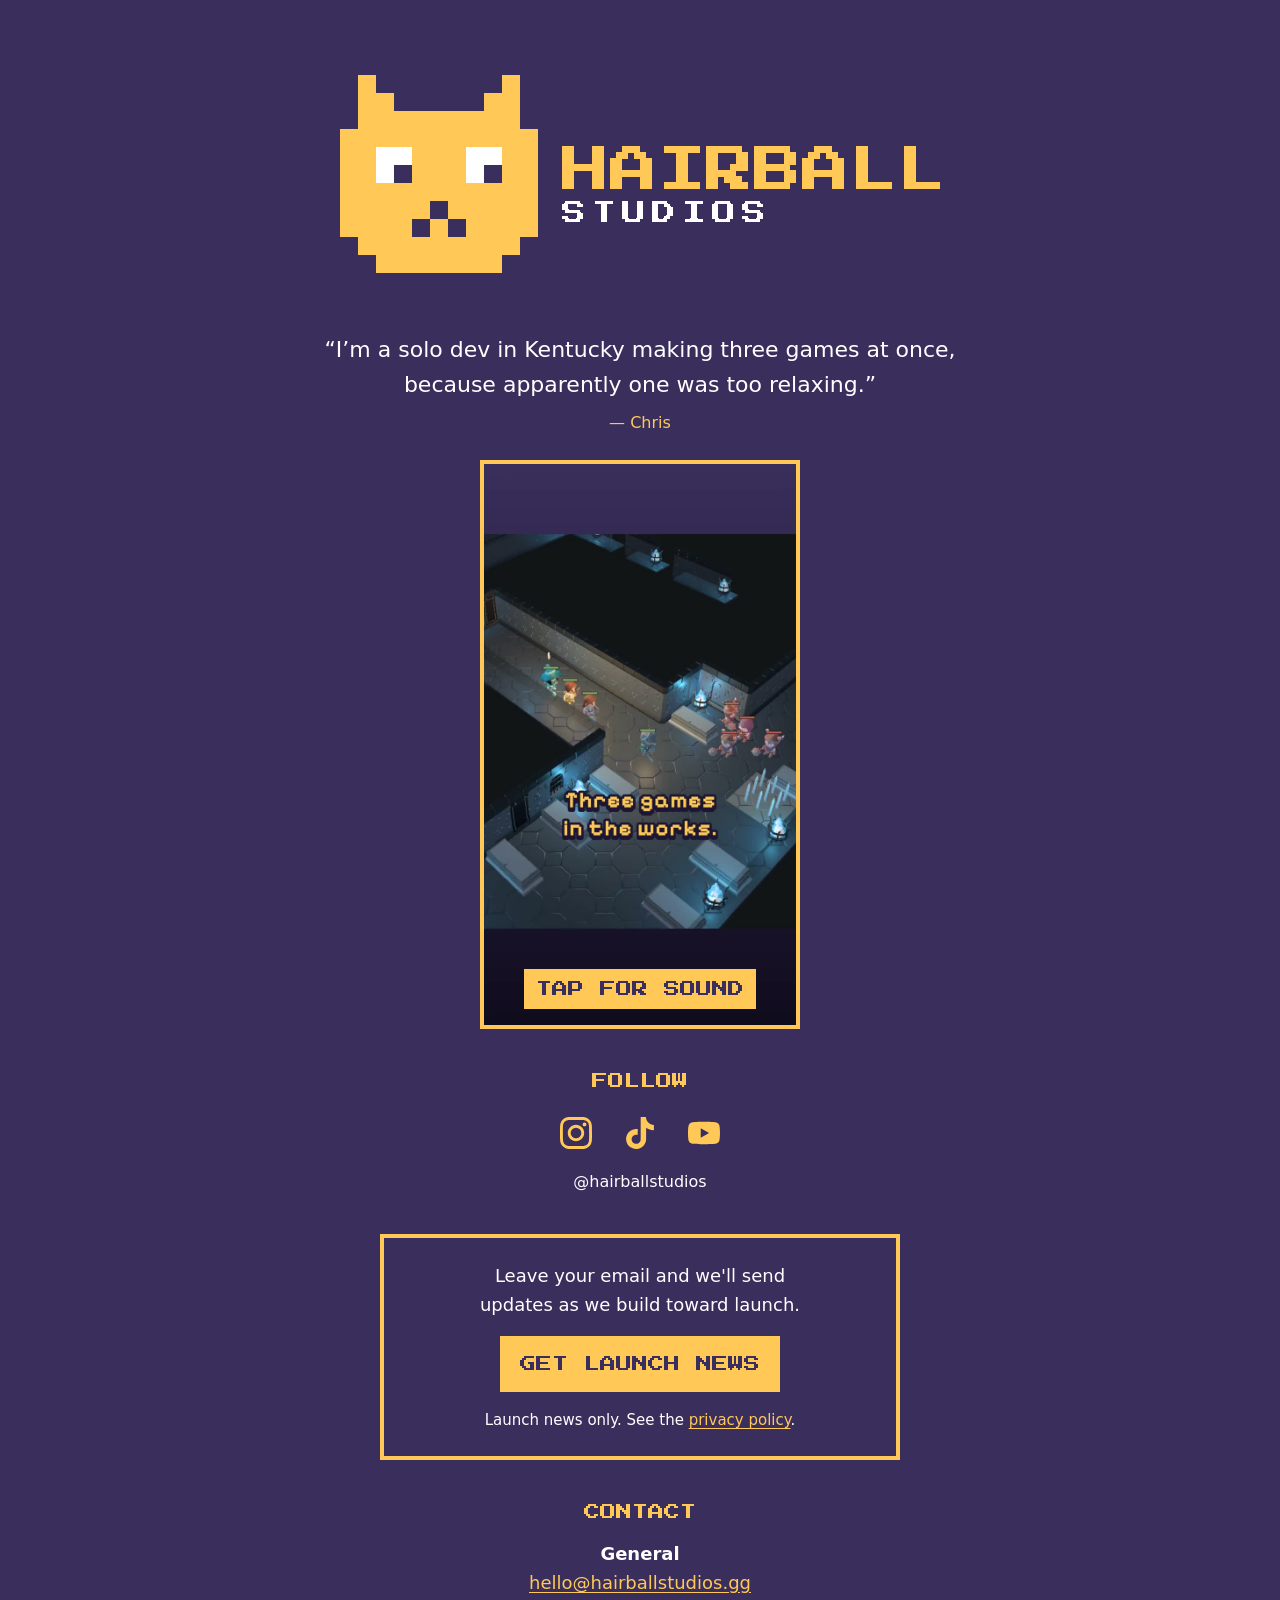
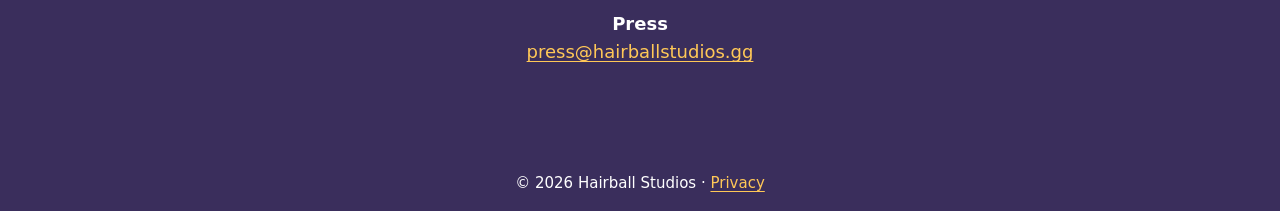
==== commit f13aeab5: "Center /links quote, drop repeated signup heading Co-Authored-By: Claude Sonnet 5.5 <noreply@anthrop" ====
--- a/index.html
+++ b/index.html
@@ -68,8 +68,7 @@
       <p class="handle">@hairballstudios</p>
     </section>
 
-    <section class="signup" aria-labelledby="signup-heading">
-      <h2 id="signup-heading">Get launch news</h2>
+    <section class="signup" aria-label="Get launch news">
       <!-- Signup is a Google Form (link-out, not embedded). Swap for a mailing-list service once the list outgrows manual sending. -->
       <p>Leave your email and we'll send updates as we build toward launch.</p>
       <p><a class="button" href="https://docs.google.com/forms/d/e/1FAIpQLScywKqD0pSSW6m3v3P4wqgR5wKFRZkaywtVCC_cyLeL-HecTg/viewform" target="_blank" rel="noopener">Get launch news</a></p>
--- a/css/style.css
+++ b/css/style.css
@@ -176,7 +176,7 @@
 
 /* Links page (QR landing from business cards) */
 .links .logo { width: 240px; height: 240px; }
-.links .tagline { margin: 8px 0 24px; }
+.links .tagline { margin: 8px auto 24px; }
 .link-list { list-style: none; margin: 0 auto; padding: 0; max-width: 360px; display: flex; flex-direction: column; gap: 16px; }
 .link-list a {
   display: flex;
